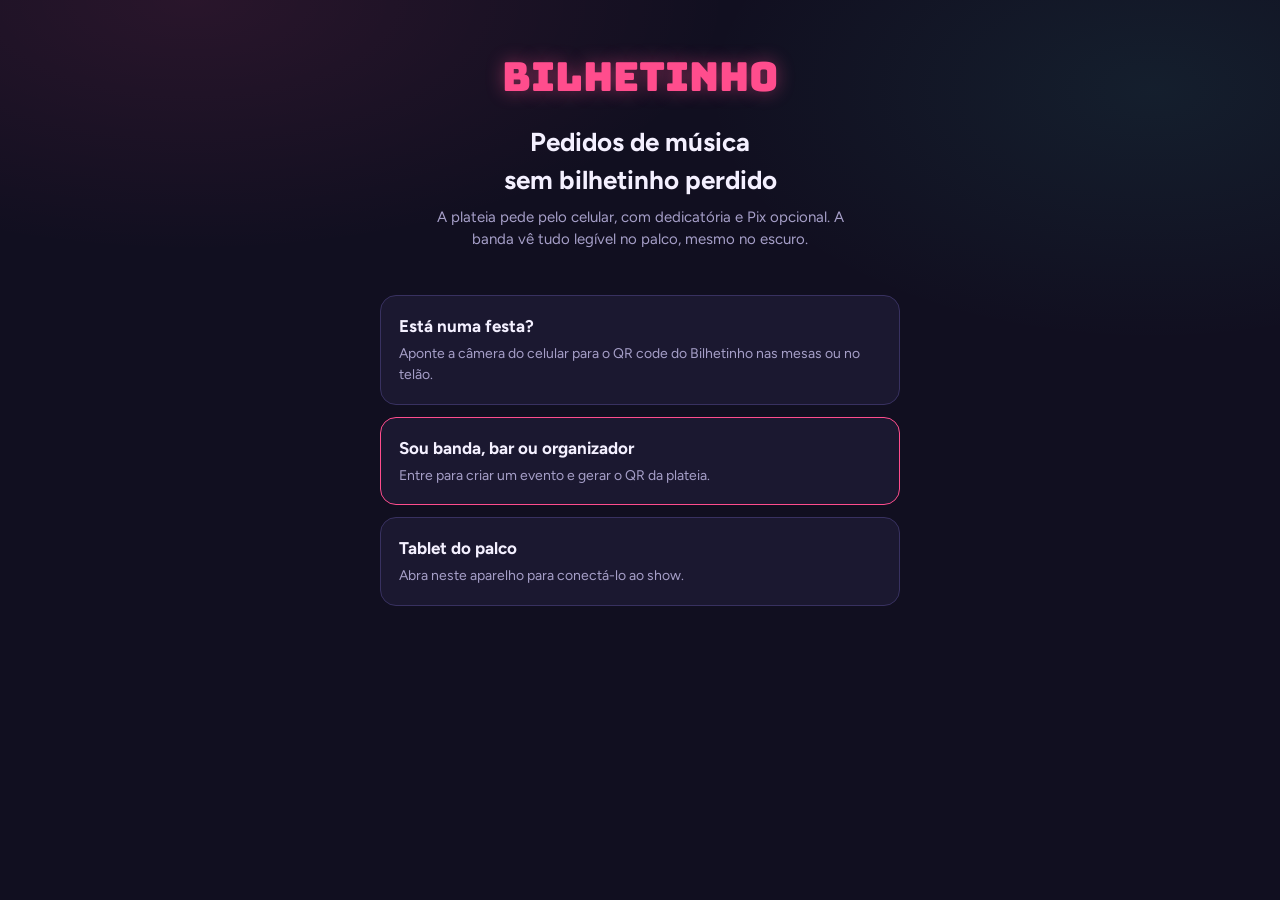
==== index.html @ f65d3e8e "Versão de teste do Bilhetinho: plateia, palco e área da banda Banco de dados no Supabase (esquema, r" ====
<!DOCTYPE html>
<html lang="pt-BR">
<head>
<meta charset="utf-8">
<meta name="viewport" content="width=device-width, initial-scale=1">
<meta name="theme-color" content="#1B1830">
<title>Bilhetinho · Peça sua música</title>
<meta name="description" content="Pedidos de música digitais para festas, bares e shows. A plateia pede pelo celular, a banda vê tudo legível no palco.">
<link rel="preconnect" href="https://fonts.googleapis.com">
<link href="https://fonts.googleapis.com/css2?family=Bungee&family=Figtree:wght@400;500;600;700;800&display=swap" rel="stylesheet">
<link rel="stylesheet" href="/assets/style.css">
<style>
.hero{padding:48px 20px 24px;text-align:center}
.hero .logo{font-size:40px}
.hero h1{font-size:26px;margin:18px auto 8px;max-width:22ch;text-wrap:balance}
.hero p{color:var(--muted);max-width:44ch;margin:0 auto}
.paths{display:grid;gap:12px;padding:20px;max-width:560px;margin:0 auto}
.path{display:block;text-decoration:none;color:var(--text);border:1px solid var(--line);background:var(--surface);border-radius:16px;padding:18px}
.path b{display:block;font-size:17px;margin-bottom:4px}
.path span{color:var(--muted);font-size:14px}
.path.main{border-color:var(--accent)}
</style>
</head>
<body>
<section class="hero">
  <div class="logo">Bilhetinho</div>
  <h1>Pedidos de música sem bilhetinho perdido</h1>
  <p>A plateia pede pelo celular, com dedicatória e Pix opcional. A banda vê tudo legível no palco, mesmo no escuro.</p>
</section>
<section class="paths">
  <div class="path"><b>Está numa festa?</b><span>Aponte a câmera do celular para o QR code do Bilhetinho nas mesas ou no telão.</span></div>
  <a class="path main" href="/banda"><b>Sou banda, bar ou organizador</b><span>Entre para criar um evento e gerar o QR da plateia.</span></a>
  <a class="path" href="/palco"><b>Tablet do palco</b><span>Abra neste aparelho para conectá-lo ao show.</span></a>
</section>
</body>
</html>
---- assets/style.css ----
/* Bilhetinho · estilo comum. Tema escuro fixo: o app é usado em festas, à noite. */
:root{
  --bg:#110F20; --surface:#1B1830; --surface-2:#252142; --line:#383160;
  --text:#F4F0FF; --muted:#A69FC8;
  --accent:#FF4D8D; --accent-2:#3AD6C9; --gold:#FFC24B; --ok:#4ADE80; --bad:#FF6B6B;
  --display:"Bungee", "Impact", system-ui, sans-serif;
  --body:"Figtree", system-ui, -apple-system, "Segoe UI", sans-serif;
  color-scheme: dark;
}
*{box-sizing:border-box}
html,body{margin:0;min-height:100%}
body{background:var(--bg);color:var(--text);font-family:var(--body);font-size:15px;line-height:1.45;
  background-image:radial-gradient(ellipse 60% 40% at 15% 0%, rgba(255,77,141,.10), transparent 70%),
                   radial-gradient(ellipse 50% 40% at 90% 10%, rgba(58,214,201,.08), transparent 70%);
  background-attachment:fixed}
button,input,select,textarea{font:inherit;color:inherit}
button{cursor:pointer}
a{color:var(--accent-2)}
:focus-visible{outline:2px solid var(--accent-2);outline-offset:2px}
@media (prefers-reduced-motion: reduce){*{animation:none!important;transition:none!important}}
[hidden]{display:none!important}

/* Estrutura */
.app{max-width:560px;margin:0 auto;min-height:100vh;display:flex;flex-direction:column}
.head{padding:16px 18px 12px;border-bottom:1px solid var(--line);background:var(--surface);position:sticky;top:0;z-index:10}
.head .ev{font-family:var(--display);font-size:17px;line-height:1.15}
.head .sub{display:flex;flex-wrap:wrap;align-items:center;gap:4px 8px;font-size:12.5px;color:var(--muted);margin-top:6px}
.logo{font-family:var(--display);font-size:22px;color:var(--accent);text-shadow:0 0 18px rgba(255,77,141,.45);text-decoration:none}
.badge-in{display:inline-flex;align-items:center;gap:5px;color:var(--ok);font-weight:700}
.badge-in::before{content:"";width:7px;height:7px;border-radius:50%;background:var(--ok)}
.badge-off{color:var(--gold);font-weight:700}
.body{flex:1;padding:16px 16px 100px}
.nav{position:fixed;left:0;right:0;bottom:0;z-index:15;display:flex;justify-content:center;background:var(--surface);border-top:1px solid var(--line);padding-bottom:env(safe-area-inset-bottom)}
.nav-in{display:grid;grid-template-columns:repeat(3,1fr);width:100%;max-width:560px}
.nav button{background:none;border:0;padding:10px 4px 12px;font-size:12px;font-weight:700;color:var(--muted);display:flex;flex-direction:column;align-items:center;gap:4px;position:relative}
.nav button svg{width:22px;height:22px}
.nav button[aria-selected="true"]{color:var(--accent)}
.nav .count{position:absolute;top:6px;right:30%;background:var(--accent);color:#1a0a12;border-radius:999px;font-size:10px;padding:0 5px;min-width:16px;line-height:16px}

h1.title,h2.title{font-size:21px;margin:0 0 4px;text-wrap:balance}
.lead{color:var(--muted);font-size:14px;margin:0 0 16px}
.sec{font-size:12px;font-weight:800;letter-spacing:.08em;text-transform:uppercase;color:var(--muted);margin:20px 0 8px}

/* Formulários */
.field{display:flex;flex-direction:column;gap:6px;margin-bottom:14px;position:relative}
.field label,.lbl{font-size:12.5px;font-weight:700;color:var(--muted)}
.row2{display:grid;grid-template-columns:1fr 92px;gap:10px}
.row-half{display:grid;grid-template-columns:1fr 1fr;gap:10px}
.inp{width:100%;background:var(--surface-2);border:1px solid var(--line);border-radius:12px;padding:12px;font-size:16px}
.inp::placeholder{color:#7d76a3}
.inp:focus{border-color:var(--accent);outline:none}
.hint{font-size:11.5px;color:var(--muted)}
.hint.r{text-align:right}
.cta{width:100%;border:0;border-radius:14px;padding:15px;font-weight:800;font-size:16px;background:var(--accent);color:#1a0a12;box-shadow:0 8px 24px rgba(255,77,141,.35)}
.cta:disabled{opacity:.4;box-shadow:none;cursor:not-allowed}
.cta.gold{background:var(--gold);color:#241a00;box-shadow:0 8px 24px rgba(255,194,75,.25)}
.ghost{width:100%;border:1px solid var(--line);background:none;border-radius:14px;padding:13px;font-weight:700;margin-top:8px}
.btn{border:1px solid var(--line);background:var(--surface-2);border-radius:10px;padding:8px 12px;font-weight:800;font-size:13px;white-space:nowrap}
.btn.go{background:var(--accent-2);color:#05211f;border-color:var(--accent-2)}
.chip-btn{display:inline-flex;align-items:center;gap:8px;border:1px solid var(--line);background:var(--surface);border-radius:999px;padding:7px 14px;font-size:13px;font-weight:700}
.chip-btn[aria-pressed="true"]{border-color:var(--accent-2);color:var(--accent-2)}

/* Busca de música */
.sugg{position:absolute;top:100%;left:0;right:0;z-index:5;margin-top:4px;background:var(--surface-2);border:1px solid var(--line);border-radius:12px;overflow:hidden;box-shadow:0 12px 30px rgba(0,0,0,.45)}
.sugg button{display:block;width:100%;text-align:left;background:none;border:0;border-bottom:1px solid var(--line);padding:11px 12px}
.sugg button:last-child{border-bottom:0}
.sugg button:hover,.sugg button.hl{background:#302a52}
.sugg b{display:block;font-size:15px}
.sugg span{font-size:12.5px;color:var(--muted)}
.picked{display:flex;align-items:center;gap:10px;background:var(--surface-2);border:1px solid var(--accent);border-radius:12px;padding:10px 12px}
.picked .vinyl{flex:none;width:36px;height:36px;border-radius:50%;background:radial-gradient(circle,var(--accent) 0 18%,#0b0a14 19% 30%,#24203d 31% 33%,#0b0a14 34% 60%,#24203d 61% 63%,#0b0a14 64%)}
.picked div{flex:1;min-width:0}
.picked b{display:block;white-space:nowrap;overflow:hidden;text-overflow:ellipsis}
.picked span{font-size:12.5px;color:var(--muted)}
.picked button{background:none;border:0;color:var(--muted);font-size:13px;font-weight:700}
.tips{display:grid;grid-template-columns:repeat(4,1fr);gap:8px}
.tips button{border:1px solid var(--line);background:var(--surface-2);border-radius:10px;padding:10px 0;font-weight:700;font-size:14px}
.tips button small{display:block;font-size:10px;font-weight:700;color:var(--muted)}
.tips button[aria-pressed="true"]{border-color:var(--gold);color:var(--gold);background:rgba(255,194,75,.08)}
.tips button:disabled{opacity:.4;cursor:not-allowed}
.rule-banner{background:rgba(255,194,75,.07);border:1px solid rgba(255,194,75,.35);border-radius:12px;padding:9px 11px;font-size:13px;margin-bottom:10px}
.rule-banner b{color:var(--gold)}
.notice{background:rgba(255,194,75,.08);border:1px solid rgba(255,194,75,.4);border-radius:12px;padding:12px;font-size:14px;margin-bottom:16px}

/* Listas */
.q-item{display:flex;gap:12px;align-items:center;padding:12px;border:1px solid var(--line);background:var(--surface);border-radius:14px;margin-bottom:8px}
.q-item .info{flex:1;min-width:0}
.q-item b{display:block;font-size:15px;white-space:nowrap;overflow:hidden;text-overflow:ellipsis}
.meta{font-size:12.5px;color:var(--muted)}
.vote{flex:none;display:flex;flex-direction:column;align-items:center;border:1px solid var(--line);background:var(--surface-2);border-radius:12px;padding:6px 10px;min-width:54px;font-weight:800;font-variant-numeric:tabular-nums}
.vote svg{width:16px;height:16px}
.vote[aria-pressed="true"]{border-color:var(--accent);color:var(--accent);background:rgba(255,77,141,.1)}
.pill{display:inline-block;font-size:11px;font-weight:800;border-radius:999px;padding:2px 8px;letter-spacing:.02em}
.pill.fila{background:#2d2850;color:var(--muted)}
.pill.tocando{background:rgba(58,214,201,.15);color:var(--accent-2)}
.pill.tocada{background:rgba(74,222,128,.13);color:var(--ok)}
.pill.nao{background:rgba(255,107,107,.13);color:var(--bad)}
.pill.pix{background:rgba(255,194,75,.14);color:var(--gold)}
.pill.ff{background:var(--gold);color:#241a00}
.tags{display:flex;gap:6px;margin-top:6px;flex-wrap:wrap}
.empty{text-align:center;color:var(--muted);padding:30px 10px;font-size:14px}
.now-mini{border:1px solid var(--accent-2);background:rgba(58,214,201,.07);border-radius:14px;padding:12px;margin-bottom:14px}
.now-mini small{font-size:11px;font-weight:800;letter-spacing:.08em;color:var(--accent-2);text-transform:uppercase}
.now-mini b{display:block;font-size:15px}

/* Folha inferior (Pix) */
.sheet{position:fixed;inset:0;background:rgba(6,5,12,.72);display:flex;align-items:flex-end;justify-content:center;z-index:40}
.sheet-card{width:100%;max-width:560px;background:var(--surface);border-radius:26px 26px 0 0;padding:20px 18px calc(22px + env(safe-area-inset-bottom));border-top:1px solid var(--line);max-height:92vh;overflow-y:auto}
.sheet-card h3{margin:0 0 2px;font-size:19px}
.demo-tag{font-size:11px;font-weight:800;color:var(--gold);letter-spacing:.04em;text-transform:uppercase}
.qr-box{display:flex;flex-direction:column;align-items:center;gap:8px;margin:14px 0}
.qr-box img{background:#fff;border-radius:12px;padding:8px;width:180px;height:180px;image-rendering:pixelated}
.code{display:flex;gap:8px;align-items:center;background:var(--surface-2);border:1px dashed var(--line);border-radius:10px;padding:8px 10px;font-family:ui-monospace,Menlo,monospace;font-size:11px;color:var(--muted)}
.code span{flex:1;overflow:hidden;text-overflow:ellipsis;white-space:nowrap}
.code button{border:0;background:var(--accent-2);color:#05211f;border-radius:8px;padding:5px 10px;font-weight:800;font-family:var(--body);font-size:12px}
.amount{font-family:var(--display);font-size:30px;color:var(--gold)}

/* Aviso no topo */
.toast{position:fixed;left:50%;top:14px;z-index:60;width:min(calc(100% - 28px),520px);background:var(--surface-2);border:1px solid var(--accent-2);border-radius:14px;padding:12px 14px;font-size:14px;box-shadow:0 12px 30px rgba(0,0,0,.5);transform:translate(-50%,-160%);visibility:hidden;transition:transform .35s ease,visibility 0s .35s}
.toast.show{transform:translate(-50%,0);visibility:visible;transition:transform .35s ease}
.toast b{color:var(--accent-2)}
.toast.err{border-color:var(--bad)}
.toast.err b{color:var(--bad)}

/* Cartões e telas centrais */
.card-box{border:1px solid var(--line);background:var(--surface);border-radius:16px;padding:14px;margin-bottom:12px}
.center{min-height:70vh;display:flex;flex-direction:column;align-items:center;justify-content:center;text-align:center;gap:10px;padding:24px}
.center p{color:var(--muted);max-width:40ch;margin:0}
.spinner{width:34px;height:34px;border-radius:50%;border:3px solid var(--line);border-top-color:var(--accent);animation:spin 1s linear infinite}
@keyframes spin{to{transform:rotate(360deg)}}
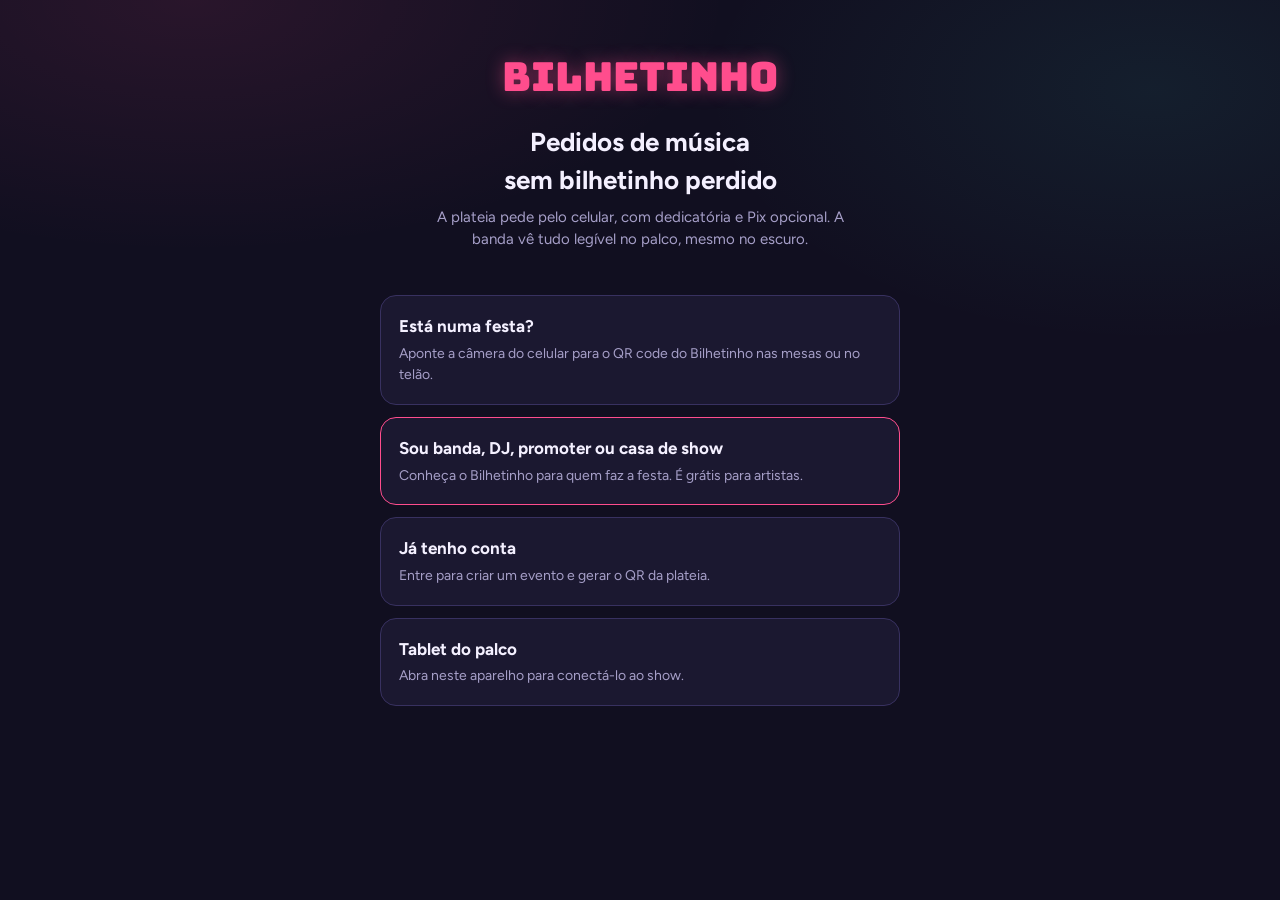
==== commit ce02a190: "Página de vendas /parceiros para bandas, DJs, promoters e casas Cabeçalho, dores, soluções, como fun" ====
--- a/index.html
+++ b/index.html
@@ -29,7 +29,8 @@
 </section>
 <section class="paths">
   <div class="path"><b>Está numa festa?</b><span>Aponte a câmera do celular para o QR code do Bilhetinho nas mesas ou no telão.</span></div>
-  <a class="path main" href="/banda"><b>Sou banda, bar ou organizador</b><span>Entre para criar um evento e gerar o QR da plateia.</span></a>
+  <a class="path main" href="/parceiros"><b>Sou banda, DJ, promoter ou casa de show</b><span>Conheça o Bilhetinho para quem faz a festa. É grátis para artistas.</span></a>
+  <a class="path" href="/banda"><b>Já tenho conta</b><span>Entre para criar um evento e gerar o QR da plateia.</span></a>
   <a class="path" href="/palco"><b>Tablet do palco</b><span>Abra neste aparelho para conectá-lo ao show.</span></a>
 </section>
 </body>
--- a/assets/style.css
+++ b/assets/style.css
@@ -31,7 +31,7 @@
 .badge-off{color:var(--gold);font-weight:700}
 .body{flex:1;padding:16px 16px 100px}
 .nav{position:fixed;left:0;right:0;bottom:0;z-index:15;display:flex;justify-content:center;background:var(--surface);border-top:1px solid var(--line);padding-bottom:env(safe-area-inset-bottom)}
-.nav-in{display:grid;grid-template-columns:repeat(3,1fr);width:100%;max-width:560px}
+.nav-in{display:grid;grid-template-columns:repeat(5,1fr);width:100%;max-width:560px;align-items:end}
 .nav button{background:none;border:0;padding:10px 4px 12px;font-size:12px;font-weight:700;color:var(--muted);display:flex;flex-direction:column;align-items:center;gap:4px;position:relative}
 .nav button svg{width:22px;height:22px}
 .nav button[aria-selected="true"]{color:var(--accent)}
@@ -128,3 +128,97 @@
 .center p{color:var(--muted);max-width:40ch;margin:0}
 .spinner{width:34px;height:34px;border-radius:50%;border:3px solid var(--line);border-top-color:var(--accent);animation:spin 1s linear infinite}
 @keyframes spin{to{transform:rotate(360deg)}}
+
+/* Linha "Pedindo como …" no topo do formulário */
+.me-line{display:flex;flex-wrap:wrap;align-items:center;gap:4px;font-size:14px;color:var(--muted);margin:2px 0 18px}
+.me-line b{color:var(--text)}
+.me-line button{background:none;border:0;padding:0;color:var(--accent-2);font-weight:700;font-size:14px}
+
+/* Coração pulsando no centro do menu (prévia da fase 2) */
+:root{--heart:#FF3B5C}
+.nav button.nav-heart{padding:0 0 10px;overflow:visible}
+.heart-core{position:relative;display:grid;place-items:center;width:58px;height:58px;margin-top:-22px;border-radius:50%;
+  background:radial-gradient(circle at 35% 30%,#ff6b85,var(--heart) 60%,#d81f45);color:#fff;
+  box-shadow:0 0 0 4px var(--surface),0 6px 22px rgba(255,59,92,.55)}
+.nav button.nav-heart .heart-core svg,.heart-core svg{width:29px;height:29px;animation:heartbeat 1.6s ease-in-out infinite}
+.heart-core::before,.heart-core::after{content:"";position:absolute;inset:0;border-radius:50%;border:2px solid var(--heart);
+  opacity:0;animation:heartwave 1.6s ease-out infinite}
+.heart-core::after{animation-delay:.8s}
+.nav-heart[aria-selected="true"] .heart-core{box-shadow:0 0 0 4px var(--surface),0 0 0 7px rgba(255,59,92,.45),0 6px 22px rgba(255,59,92,.6)}
+@keyframes heartbeat{0%,100%{transform:scale(1)}15%{transform:scale(1.18)}30%{transform:scale(1)}45%{transform:scale(1.12)}60%{transform:scale(1)}}
+@keyframes heartwave{0%{transform:scale(1);opacity:.7}100%{transform:scale(1.75);opacity:0}}
+.heart-core.big{width:88px;height:88px;margin:8px auto 14px;box-shadow:0 8px 30px rgba(255,59,92,.5)}
+.heart-core.big svg{width:42px;height:42px}
+.soon-hero{text-align:center;padding-top:10px}
+.soon-list{list-style:none;padding:0;margin:8px 0 18px;display:grid;gap:8px}
+.soon-list li{border:1px solid var(--line);background:var(--surface);border-radius:14px;padding:12px 14px;font-size:14px;color:var(--muted)}
+.soon-list li b{color:var(--text)}
+
+/* ---------- Coração ---------- */
+.nav-heart.has-news::after{content:"";position:absolute;top:-18px;right:calc(50% - 30px);width:12px;height:12px;border-radius:50%;background:var(--gold);box-shadow:0 0 0 3px var(--surface)}
+.heart-core.gray{background:var(--surface-2);box-shadow:none}
+.heart-core.gray::before,.heart-core.gray::after{display:none}
+.heart-cta{background:var(--heart);box-shadow:0 8px 24px rgba(255,59,92,.4);color:#fff}
+.check-line{display:flex;gap:10px;align-items:center;font-size:15px;margin:4px 0 14px;cursor:pointer}
+.check-line input{width:22px;height:22px;accent-color:var(--heart)}
+.chips{display:flex;flex-wrap:wrap;gap:8px}
+.chip-opt{border:1px solid var(--line);background:var(--surface-2);border-radius:999px;padding:9px 14px;font-weight:700;font-size:14px}
+.chip-opt[aria-pressed="true"]{border-color:var(--heart);color:#fff;background:rgba(255,59,92,.25)}
+.selfie-box{display:flex;flex-direction:column;align-items:center;gap:6px;margin-bottom:12px}
+.selfie{width:132px;height:132px;border-radius:50%;border:2px dashed var(--heart);display:flex;flex-direction:column;align-items:center;justify-content:center;gap:2px;cursor:pointer;overflow:hidden;background:var(--surface-2)}
+.selfie span{font-size:30px}
+.selfie b{font-size:13px}
+.selfie.has{border-style:solid}
+.selfie img{width:100%;height:100%;object-fit:cover}
+.link-like{background:none;border:0;padding:0;color:var(--accent-2);font-weight:700;cursor:pointer;font-size:inherit}
+.seg-tabs{display:grid;grid-template-columns:1fr 1fr;gap:4px;padding:4px;background:var(--surface-2);border:1px solid var(--line);border-radius:14px;margin-bottom:14px}
+.seg-tabs button{border:0;background:none;border-radius:10px;padding:11px 8px;font-weight:800;font-size:15px;color:var(--text);display:flex;align-items:center;justify-content:center;gap:6px}
+.seg-tabs button[aria-selected="true"]{background:var(--heart);color:#fff;box-shadow:0 4px 14px rgba(255,59,92,.4)}
+.seg-tabs .n{display:inline-grid;place-items:center;min-width:20px;height:20px;padding:0 6px;border-radius:999px;background:rgba(255,255,255,.18);font-size:12px}
+.reload-btn{display:inline-flex;align-items:center;justify-content:center;gap:8px;border:2px solid var(--heart);background:rgba(255,59,92,.12);color:#fff;border-radius:14px;padding:12px 22px;font-weight:800;font-size:15px}
+.dot-red{display:inline-block;width:9px;height:9px;border-radius:50%;background:var(--heart);vertical-align:middle}
+.person{position:relative;border-radius:22px;overflow:hidden;background:var(--surface-2);aspect-ratio:3/4;max-height:58vh;margin:0 auto;box-shadow:0 14px 40px rgba(0,0,0,.45)}
+.person-photo{width:100%;height:100%;object-fit:cover;display:block}
+.person-info{position:absolute;left:0;right:0;bottom:0;padding:40px 16px 14px;background:linear-gradient(transparent,rgba(0,0,0,.8))}
+.person-info b{display:block;font-size:24px}
+.person-info span{font-size:14px;color:#e5def9}
+.person-more{position:absolute;top:10px;right:10px;width:38px;height:38px;border-radius:50%;border:0;background:rgba(0,0,0,.45);color:#fff;font-size:20px;font-weight:800}
+.swipe-btns{display:flex;justify-content:center;gap:28px;margin:16px 0 8px}
+.round{width:66px;height:66px;border-radius:50%;border:1px solid var(--line);background:var(--surface);display:grid;place-items:center;font-size:26px;font-weight:800}
+.round.pass{color:var(--muted)}
+.round.like{background:var(--heart);border-color:var(--heart);color:#fff;box-shadow:0 8px 24px rgba(255,59,92,.45)}
+.round.like svg{width:32px;height:32px}
+.round:disabled{opacity:.5}
+.leave{display:block;margin:18px auto 0;color:var(--muted);font-size:13px}
+.match-pop{text-align:center;padding-top:10px}
+.match-pair{display:flex;justify-content:center;margin:6px 0 10px}
+.match-pair img{width:96px;height:96px;border-radius:50%;object-fit:cover;border:3px solid var(--heart);background:var(--surface-2)}
+.match-pair img+img{margin-left:-16px}
+.match-row{display:flex;align-items:center;gap:12px;width:100%;text-align:left;border:1px solid var(--line);background:var(--surface);border-radius:14px;padding:10px 12px;margin-bottom:8px}
+.match-row img{width:52px;height:52px;border-radius:50%;object-fit:cover;background:var(--surface-2)}
+.match-row span{flex:1;min-width:0}
+.match-row b{display:block;font-size:15.5px}
+.match-row small{color:var(--muted);font-size:12.5px}
+.back-link{background:none;border:0;color:var(--accent-2);font-weight:700;padding:0;margin-bottom:10px}
+.chat-head{display:flex;align-items:center;gap:12px;margin-bottom:10px}
+.chat-head img{width:60px;height:60px;border-radius:50%;object-fit:cover;border:2px solid var(--heart);background:var(--surface-2)}
+.chat-head b{display:block;font-size:18px}
+.chat-head small{color:var(--muted);font-size:13px}
+.chat{display:flex;flex-direction:column;gap:8px;max-height:36vh;overflow-y:auto;padding:10px 2px;margin-bottom:10px}
+.bubble{align-self:flex-start;max-width:80%;background:var(--surface-2);border:1px solid var(--line);border-radius:16px 16px 16px 4px;padding:9px 13px;font-size:15px}
+.bubble.mine{align-self:flex-end;background:rgba(255,59,92,.2);border-color:rgba(255,59,92,.5);border-radius:16px 16px 4px 16px}
+.quick{display:flex;flex-wrap:wrap;gap:8px;margin-bottom:10px}
+.quick.reply{padding-bottom:10px;border-bottom:1px solid var(--line)}
+.q{border:1px solid var(--line);background:var(--surface);border-radius:999px;padding:9px 13px;font-weight:700;font-size:14px}
+.q.yes{border-color:var(--ok);color:var(--ok)}
+.q:disabled{opacity:.5}
+.chat-foot{text-align:center;font-size:13px;color:var(--muted);margin-top:6px}
+.chat-foot .link-like{color:var(--muted);font-size:13px}
+
+/* Aba Você: sair e apagar dados */
+.danger-zone{margin-top:28px;padding:14px;border:1px solid rgba(255,107,107,.45);border-radius:14px;background:rgba(255,107,107,.06)}
+.danger-zone b{display:block;font-size:15px;margin-bottom:4px}
+.danger-zone p{margin:0 0 12px;font-size:13px;color:var(--muted)}
+.btn-danger{width:100%;border:1px solid var(--bad);background:none;color:var(--bad);border-radius:12px;padding:12px;font-weight:800}
+.okbig{width:64px;height:64px;border-radius:50%;background:var(--ok);display:grid;place-items:center;color:#06210f;font-size:30px;font-weight:800}
+.quick-lbl{width:100%;font-size:11.5px;font-weight:800;letter-spacing:.06em;text-transform:uppercase;color:var(--muted)}
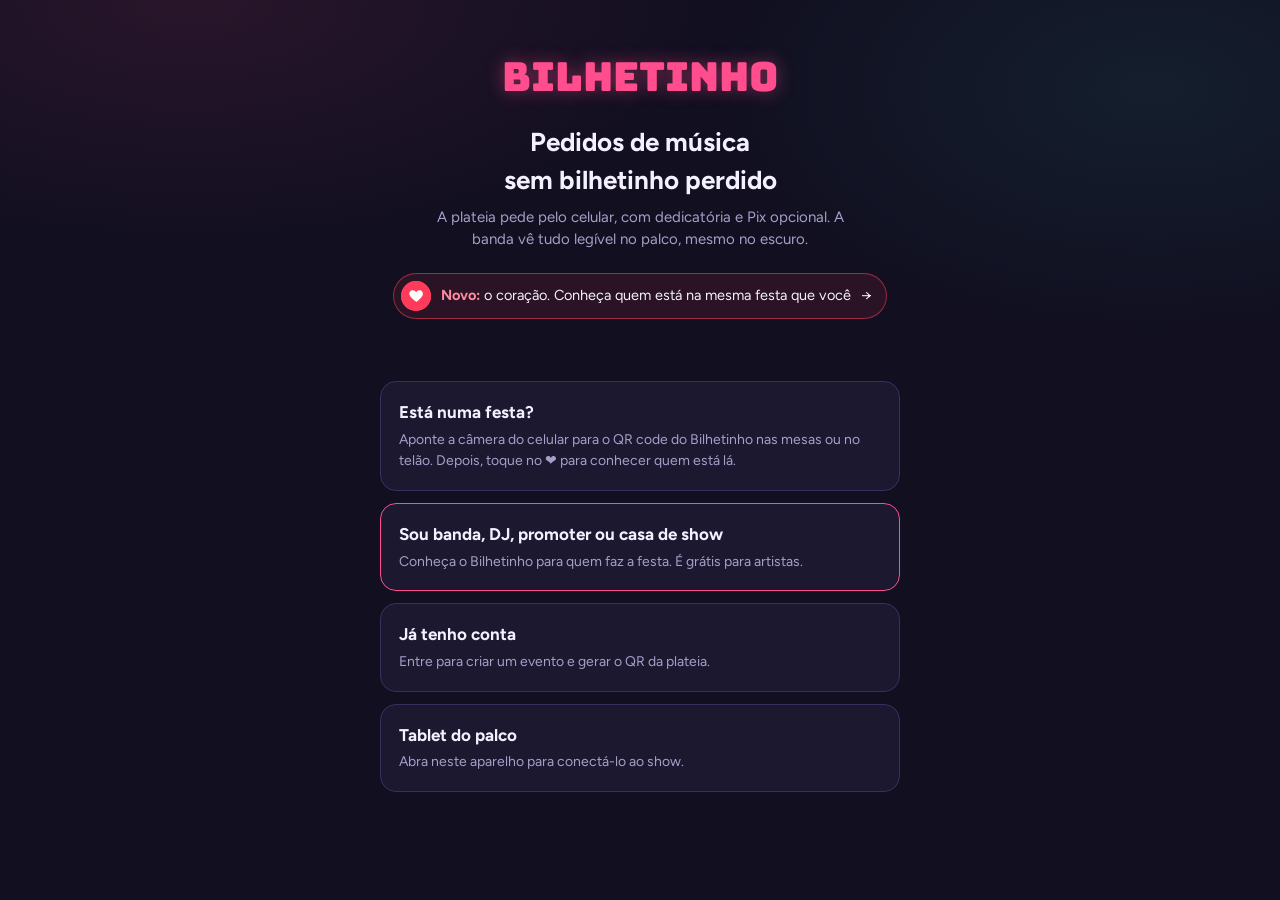
==== commit 503d66ce: "Página inicial: selo do coração Selo "Novo: o coração. Conheça quem está na mesma festa que você", q" ====
--- a/index.html
+++ b/index.html
@@ -26,9 +26,10 @@
   <div class="logo">Bilhetinho</div>
   <h1>Pedidos de música sem bilhetinho perdido</h1>
   <p>A plateia pede pelo celular, com dedicatória e Pix opcional. A banda vê tudo legível no palco, mesmo no escuro.</p>
+  <a class="promo" href="/parceiros#coracao" style="margin-top:22px"><span class="mini-heart" aria-hidden="true"><svg viewBox="0 0 24 24"><path fill="currentColor" d="M12 21s-7.5-4.6-9.6-9.3C.9 8.3 3 4.5 6.7 4.5c2.1 0 3.6 1.2 4.4 2.5.2.3.6.3.8 0 .8-1.3 2.3-2.5 4.4-2.5 3.7 0 5.8 3.8 4.3 7.2C18.6 16.4 12 21 12 21z"/></svg></span><span><b>Novo:</b> o coração. Conheça quem está na mesma festa que você</span><span aria-hidden="true">→</span></a>
 </section>
 <section class="paths">
-  <div class="path"><b>Está numa festa?</b><span>Aponte a câmera do celular para o QR code do Bilhetinho nas mesas ou no telão.</span></div>
+  <div class="path"><b>Está numa festa?</b><span>Aponte a câmera do celular para o QR code do Bilhetinho nas mesas ou no telão. Depois, toque no ❤ para conhecer quem está lá.</span></div>
   <a class="path main" href="/parceiros"><b>Sou banda, DJ, promoter ou casa de show</b><span>Conheça o Bilhetinho para quem faz a festa. É grátis para artistas.</span></a>
   <a class="path" href="/banda"><b>Já tenho conta</b><span>Entre para criar um evento e gerar o QR da plateia.</span></a>
   <a class="path" href="/palco"><b>Tablet do palco</b><span>Abra neste aparelho para conectá-lo ao show.</span></a>
--- a/assets/style.css
+++ b/assets/style.css
@@ -222,3 +222,11 @@
 .btn-danger{width:100%;border:1px solid var(--bad);background:none;color:var(--bad);border-radius:12px;padding:12px;font-weight:800}
 .okbig{width:64px;height:64px;border-radius:50%;background:var(--ok);display:grid;place-items:center;color:#06210f;font-size:30px;font-weight:800}
 .quick-lbl{width:100%;font-size:11.5px;font-weight:800;letter-spacing:.06em;text-transform:uppercase;color:var(--muted)}
+
+/* Selo do coração (página inicial e /parceiros) */
+.promo{display:inline-flex;align-items:center;gap:10px;margin:0 0 18px;padding:7px 14px 7px 7px;border:1px solid rgba(255,59,92,.55);border-radius:999px;background:rgba(255,59,92,.1);color:var(--text);text-decoration:none;font-size:14.5px;line-height:1.3;text-align:left}
+.promo b{color:#ff8aa0}
+.promo:hover{background:rgba(255,59,92,.18)}
+.mini-heart{position:relative;flex:none;display:grid;place-items:center;width:30px;height:30px;border-radius:50%;background:var(--heart);color:#fff}
+.mini-heart svg{width:17px;height:17px;animation:heartbeat 1.6s ease-in-out infinite}
+.mini-heart::after{content:"";position:absolute;inset:0;border-radius:50%;border:2px solid var(--heart);animation:heartwave 1.6s ease-out infinite}
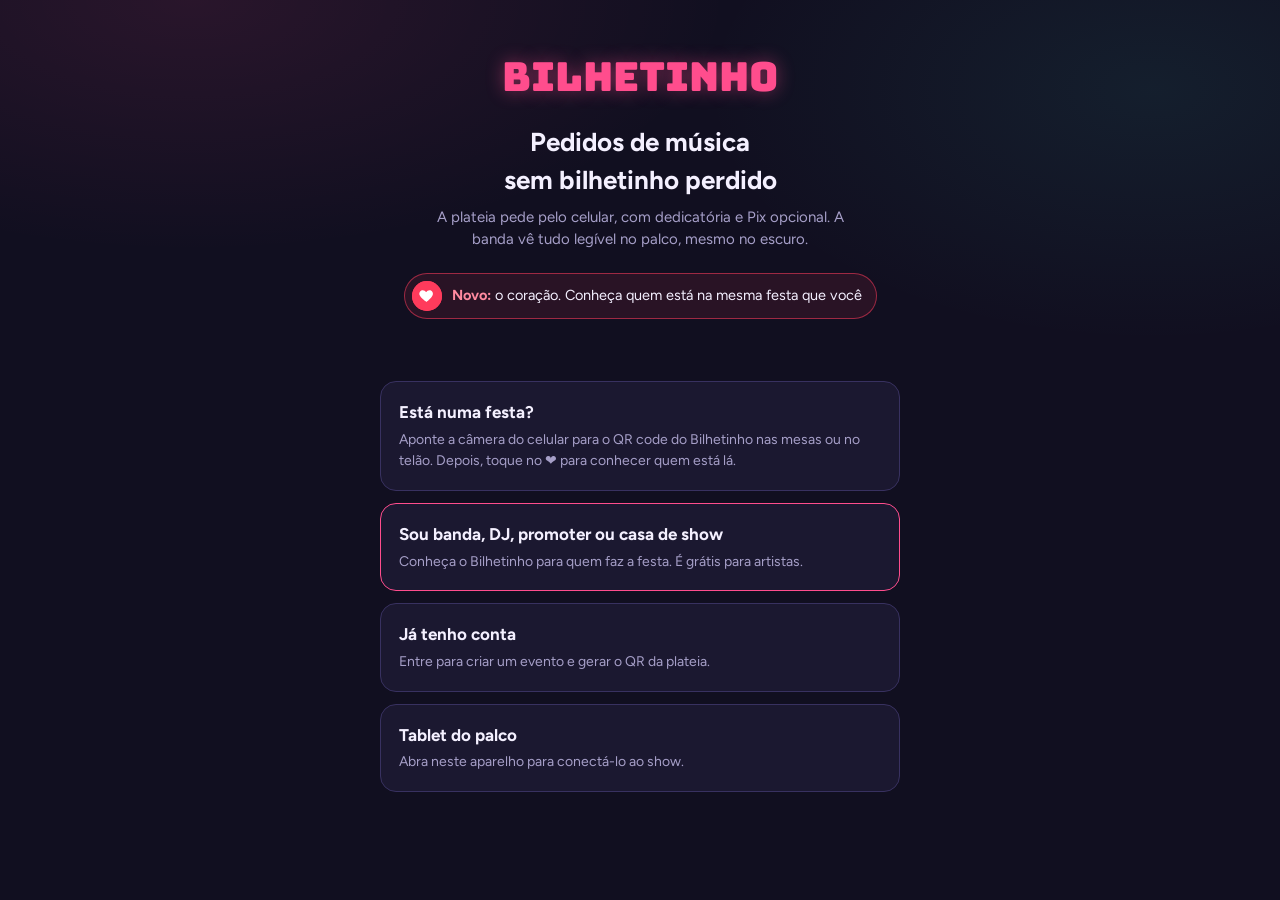
==== commit 05627ea3: "Página inicial: selo do coração sem link, só para despertar curiosidade Co-Authored-By: Claude Opus " ====
--- a/index.html
+++ b/index.html
@@ -26,7 +26,7 @@
   <div class="logo">Bilhetinho</div>
   <h1>Pedidos de música sem bilhetinho perdido</h1>
   <p>A plateia pede pelo celular, com dedicatória e Pix opcional. A banda vê tudo legível no palco, mesmo no escuro.</p>
-  <a class="promo" href="/parceiros#coracao" style="margin-top:22px"><span class="mini-heart" aria-hidden="true"><svg viewBox="0 0 24 24"><path fill="currentColor" d="M12 21s-7.5-4.6-9.6-9.3C.9 8.3 3 4.5 6.7 4.5c2.1 0 3.6 1.2 4.4 2.5.2.3.6.3.8 0 .8-1.3 2.3-2.5 4.4-2.5 3.7 0 5.8 3.8 4.3 7.2C18.6 16.4 12 21 12 21z"/></svg></span><span><b>Novo:</b> o coração. Conheça quem está na mesma festa que você</span><span aria-hidden="true">→</span></a>
+  <div class="promo" style="margin-top:22px;cursor:default"><span class="mini-heart" aria-hidden="true"><svg viewBox="0 0 24 24"><path fill="currentColor" d="M12 21s-7.5-4.6-9.6-9.3C.9 8.3 3 4.5 6.7 4.5c2.1 0 3.6 1.2 4.4 2.5.2.3.6.3.8 0 .8-1.3 2.3-2.5 4.4-2.5 3.7 0 5.8 3.8 4.3 7.2C18.6 16.4 12 21 12 21z"/></svg></span><span><b>Novo:</b> o coração. Conheça quem está na mesma festa que você</span></div>
 </section>
 <section class="paths">
   <div class="path"><b>Está numa festa?</b><span>Aponte a câmera do celular para o QR code do Bilhetinho nas mesas ou no telão. Depois, toque no ❤ para conhecer quem está lá.</span></div>
